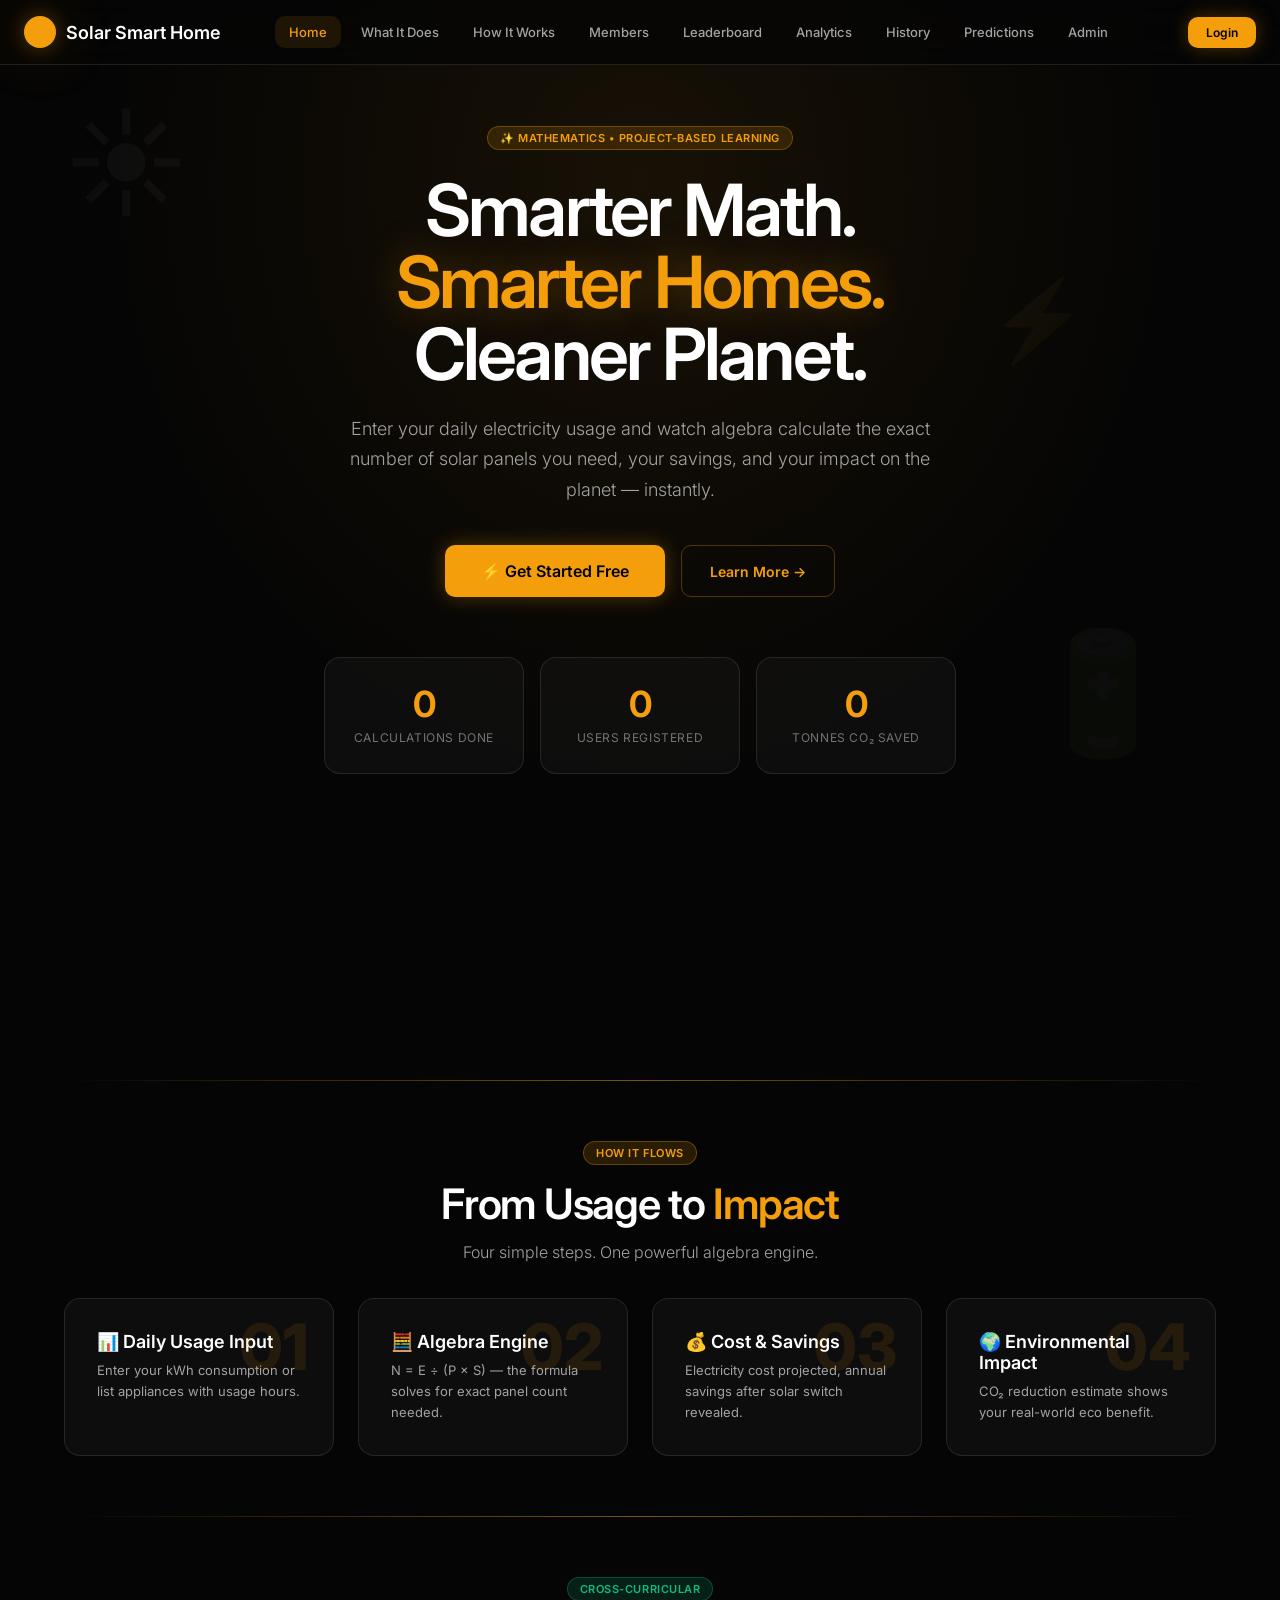
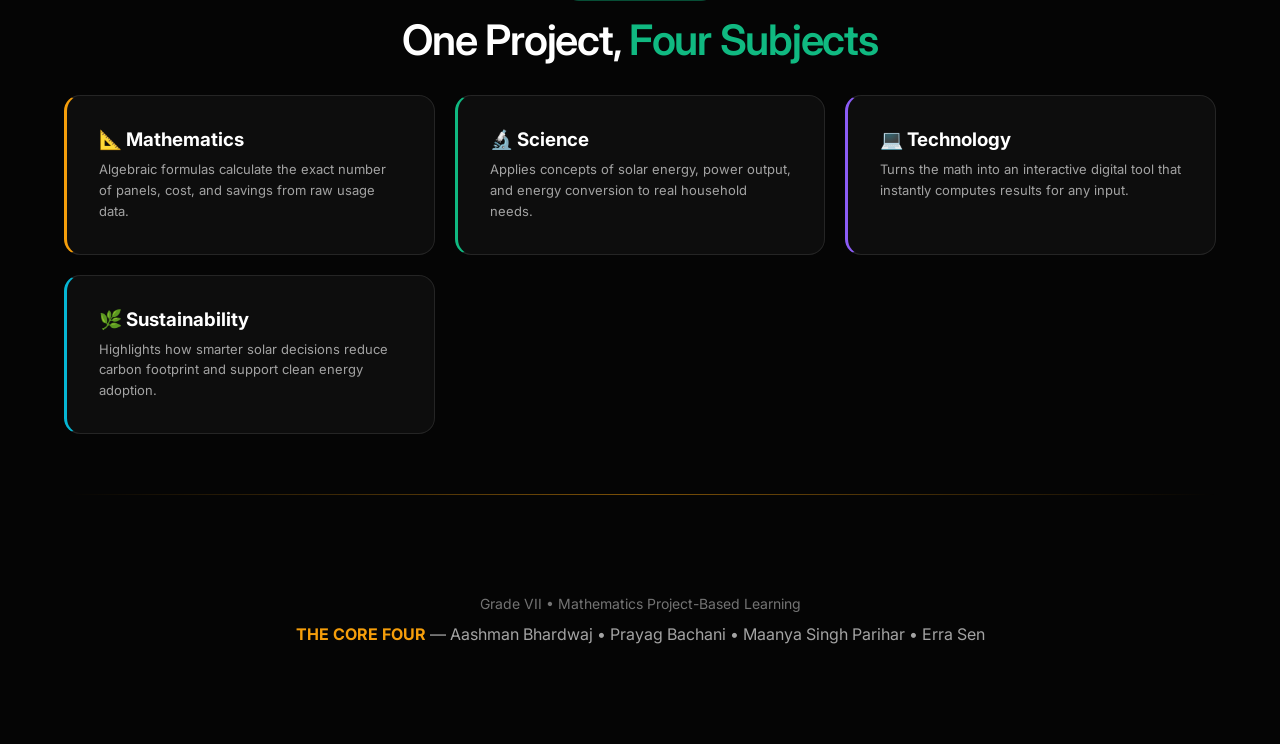
==== index.html @ df2a7ac7 "Rename PBLindex.html to index.html" ====
<!DOCTYPE html>
<html lang="en">
<head>
<meta charset="UTF-8"><meta name="viewport" content="width=device-width,initial-scale=1.0">
<title>Solar Smart Home - The Core Four</title>
<link rel="stylesheet" href="style.css">
</head>
<body>
<nav class="nav">
  <div class="nav-logo"><div class="sun"></div>Solar Smart Home</div>
  <button class="mobile-toggle" onclick="APP.mobileToggle()">☰</button>
  <div class="nav-links">
    <a href="index.html" class="active">Home</a>
    <a href="what-it-does.html">What It Does</a>
    <a href="how-it-extracts.html">How It Works</a>
    <a href="members.html">Members</a>
    <a href="leaderboard.html">Leaderboard</a>
    <a href="graphs.html">Analytics</a>
    <a href="history.html">History</a>
    <a href="prediction.html">Predictions</a>
    <a href="admin.html" class="auth-link">Admin</a>
  </div>
  <div class="nav-user">
    <span class="nav-username"></span>
    <a href="login.html" class="btn btn-primary btn-sm auth-link">Login</a>
    <a href="dashboard.html" class="btn btn-secondary btn-sm user-link hidden">Dashboard</a>
    <button onclick="APP.logout()" class="btn btn-ghost btn-sm user-link hidden">Logout</button>
  </div>
</nav>

<div class="hero">
  <div class="hero-bg"></div>
  <div class="solar-float" style="top:10%;left:5%">☀️</div>
  <div class="solar-float" style="bottom:15%;right:8%;animation-delay:2s">🔋</div>
  <div class="solar-float" style="top:30%;right:15%;font-size:80px;animation-delay:4s">⚡</div>
  <div style="position:relative;z-index:1;padding:0 24px">
    <div class="badge badge-amber fade-up" style="margin-bottom:24px">✨ Mathematics • Project-Based Learning</div>
    <h1 class="fade-up fade-up-d1">Smarter Math.<br><span class="accent">Smarter Homes.</span><br>Cleaner Planet.</h1>
    <p class="fade-up fade-up-d2">Enter your daily electricity usage and watch algebra calculate the exact number of solar panels you need, your savings, and your impact on the planet — instantly.</p>
    <div class="hero-buttons fade-up fade-up-d3">
      <a href="register.html" class="btn btn-primary" style="font-size:16px;padding:16px 36px">⚡ Get Started Free</a>
      <a href="what-it-does.html" class="btn btn-secondary">Learn More →</a>
    </div>

    <div class="stat-grid fade-up fade-up-d4" style="max-width:700px;margin:60px auto 0">
      <div class="stat-box">
        <div class="num" data-count="1247">0</div>
        <div class="label">Calculations Done</div>
      </div>
      <div class="stat-box">
        <div class="num" data-count="389">0</div>
        <div class="label">Users Registered</div>
      </div>
      <div class="stat-box">
        <div class="num" data-count="52">0</div>
        <div class="label">Tonnes CO₂ Saved</div>
      </div>
    </div>
  </div>
</div>

<div style="position:relative;z-index:1">
  <div class="container">
    <div class="glow-line"></div>
    <div class="text-center mb-8">
      <div class="badge badge-amber" style="margin-bottom:16px">How It Flows</div>
      <h2 class="section-title">From Usage to <span class="text-accent">Impact</span></h2>
      <p class="section-sub" style="margin:12px auto 0">Four simple steps. One powerful algebra engine.</p>
    </div>
    <div class="steps">
      <div class="card step fade-up"><h3>📊 Daily Usage Input</h3><p>Enter your kWh consumption or list appliances with usage hours.</p></div>
      <div class="card step fade-up fade-up-d1"><h3>🧮 Algebra Engine</h3><p>N = E ÷ (P × S) — the formula solves for exact panel count needed.</p></div>
      <div class="card step fade-up fade-up-d2"><h3>💰 Cost & Savings</h3><p>Electricity cost projected, annual savings after solar switch revealed.</p></div>
      <div class="card step fade-up fade-up-d3"><h3>🌍 Environmental Impact</h3><p>CO₂ reduction estimate shows your real-world eco benefit.</p></div>
    </div>

    <div class="glow-line"></div>
    <div class="text-center mb-8">
      <div class="badge badge-green" style="margin-bottom:16px">Cross-Curricular</div>
      <h2 class="section-title">One Project, <span class="text-green">Four Subjects</span></h2>
    </div>
    <div class="card-grid">
      <div class="card fade-up" style="border-left:3px solid var(--accent)">
        <h3 style="margin-bottom:8px">📐 Mathematics</h3>
        <p style="font-size:13px;color:var(--text2);line-height:1.6">Algebraic formulas calculate the exact number of panels, cost, and savings from raw usage data.</p>
      </div>
      <div class="card fade-up fade-up-d1" style="border-left:3px solid var(--green)">
        <h3 style="margin-bottom:8px">🔬 Science</h3>
        <p style="font-size:13px;color:var(--text2);line-height:1.6">Applies concepts of solar energy, power output, and energy conversion to real household needs.</p>
      </div>
      <div class="card fade-up fade-up-d2" style="border-left:3px solid #8b5cf6">
        <h3 style="margin-bottom:8px">💻 Technology</h3>
        <p style="font-size:13px;color:var(--text2);line-height:1.6">Turns the math into an interactive digital tool that instantly computes results for any input.</p>
      </div>
      <div class="card fade-up fade-up-d3" style="border-left:3px solid #06b6d4">
        <h3 style="margin-bottom:8px">🌿 Sustainability</h3>
        <p style="font-size:13px;color:var(--text2);line-height:1.6">Highlights how smarter solar decisions reduce carbon footprint and support clean energy adoption.</p>
      </div>
    </div>

    <div class="glow-line"></div>
    <div class="text-center" style="padding:40px 0">
      <p style="font-size:14px;color:var(--muted)">Grade VII • Mathematics Project-Based Learning</p>
      <p style="font-size:16px;color:var(--text2);margin-top:12px"><strong class="text-accent">THE CORE FOUR</strong> — Aashman Bhardwaj • Prayag Bachani • Maanya Singh Parihar • Erra Sen</p>
    </div>
  </div>
</div>

<script>
document.addEventListener('DOMContentLoaded', () => {
  document.querySelectorAll('.num[data-count]').forEach(el => {
    APP.animateCounter(el, parseInt(el.dataset.count), 2500);
  });
});
</script>
</body>
</html>
---- style.css ----
@import url('https://fonts.googleapis.com/css2?family=Inter:wght@300;400;500;600;700&display=swap');
:root{--bg:#050505;--bg2:#0a0a0a;--card:rgba(23,23,23,.5);--text:#fff;--text2:#a3a3a3;--muted:#737373;--accent:#f59e0b;--accent-l:#fbbf24;--accent-d:#d97706;--glow:rgba(245,158,11,.3);--green:#10b981;--green-g:rgba(16,185,129,.3);--red:#ef4444;--red-g:rgba(239,68,68,.3);--border:rgba(255,255,255,.1);--border-a:rgba(245,158,11,.3);--radius:16px;--radius-s:10px}
*{margin:0;padding:0;box-sizing:border-box}
html{scroll-behavior:smooth}
body{font-family:'Inter',sans-serif;background:var(--bg);color:var(--text);min-height:100vh;overflow-x:hidden}
::-webkit-scrollbar{width:6px}::-webkit-scrollbar-track{background:var(--bg)}::-webkit-scrollbar-thumb{background:#333;border-radius:3px}
a{color:inherit;text-decoration:none}
.nav{position:fixed;top:0;left:0;right:0;z-index:1000;padding:16px 24px;display:flex;align-items:center;justify-content:space-between;backdrop-filter:blur(24px);background:rgba(5,5,5,.8);border-bottom:1px solid var(--border)}
.nav-logo{display:flex;align-items:center;gap:10px;font-weight:600;font-size:18px}
.nav-logo .sun{width:32px;height:32px;background:var(--accent);border-radius:50%;box-shadow:0 0 20px var(--glow),0 0 60px var(--glow);animation:pulse-sun 2s ease-in-out infinite}
.nav-links{display:flex;gap:6px;flex-wrap:wrap;justify-content:center}
.nav-links a{padding:8px 14px;border-radius:var(--radius-s);font-size:13px;font-weight:500;color:var(--text2);transition:all .3s}
.nav-links a:hover,.nav-links a.active{color:var(--accent);background:rgba(245,158,11,.1)}
.nav-user{display:flex;align-items:center;gap:12px}
.nav-user span{font-size:13px;color:var(--accent)}
.btn{display:inline-flex;align-items:center;gap:8px;padding:12px 28px;border-radius:var(--radius-s);font-size:14px;font-weight:600;cursor:pointer;border:none;transition:all .3s;position:relative;overflow:hidden}
.btn-primary{background:var(--accent);color:#000;box-shadow:0 0 20px var(--glow)}
.btn-primary:hover{background:var(--accent-l);box-shadow:0 0 40px var(--glow);transform:translateY(-2px)}
.btn-secondary{background:transparent;color:var(--accent);border:1px solid var(--border-a)}
.btn-secondary:hover{background:rgba(245,158,11,.1);border-color:var(--accent)}
.btn-danger{background:var(--red);color:#fff}
.btn-danger:hover{box-shadow:0 0 30px var(--red-g)}
.btn-sm{padding:8px 18px;font-size:12px}
.btn-ghost{background:transparent;color:var(--text2);border:1px solid var(--border)}
.btn-ghost:hover{color:var(--text);border-color:rgba(255,255,255,.3)}
.container{max-width:1200px;margin:0 auto;padding:120px 24px 60px}
.container-sm{max-width:500px;margin:0 auto;padding:120px 24px 60px}
.section-title{font-size:42px;font-weight:600;letter-spacing:-.03em;line-height:1.1;margin-bottom:12px}
.section-sub{font-size:16px;color:var(--text2);font-weight:300;line-height:1.7;max-width:600px}
.card{background:var(--card);border:1px solid var(--border);border-radius:var(--radius);padding:32px;backdrop-filter:blur(12px);transition:all .4s}
.card:hover{border-color:var(--border-a);box-shadow:0 0 40px -10px var(--glow);transform:translateY(-4px)}
.card-grid{display:grid;grid-template-columns:repeat(auto-fit,minmax(280px,1fr));gap:20px}
.input-group{margin-bottom:20px}
.input-group label{display:block;font-size:13px;font-weight:500;color:var(--text2);margin-bottom:8px}
.input-group input,.input-group select,.input-group textarea{width:100%;padding:14px 18px;background:rgba(255,255,255,.05);border:1px solid var(--border);border-radius:var(--radius-s);color:var(--text);font-size:14px;font-family:inherit;transition:all .3s;outline:none}
.input-group input:focus,.input-group select:focus{border-color:var(--accent);box-shadow:0 0 0 3px rgba(245,158,11,.15)}
.input-group input::placeholder{color:var(--muted)}
.badge{display:inline-flex;align-items:center;gap:4px;padding:4px 12px;border-radius:100px;font-size:11px;font-weight:600;text-transform:uppercase;letter-spacing:.05em}
.badge-amber{background:rgba(245,158,11,.15);color:var(--accent);border:1px solid rgba(245,158,11,.3)}
.badge-green{background:rgba(16,185,129,.15);color:var(--green);border:1px solid rgba(16,185,129,.3)}
.badge-red{background:rgba(239,68,68,.15);color:var(--red);border:1px solid rgba(239,68,68,.3)}
.badge-white{background:rgba(255,255,255,.1);color:var(--text2);border:1px solid var(--border)}
.table-wrap{overflow-x:auto;border:1px solid var(--border);border-radius:var(--radius)}
table{width:100%;border-collapse:collapse}
th{background:rgba(255,255,255,.05);padding:14px 18px;text-align:left;font-size:12px;font-weight:600;color:var(--text2);text-transform:uppercase;letter-spacing:.05em;border-bottom:1px solid var(--border)}
td{padding:14px 18px;font-size:13px;border-bottom:1px solid rgba(255,255,255,.05);color:var(--text2)}
tr:hover td{background:rgba(255,255,255,.02);color:var(--text)}
.toast-container{position:fixed;top:80px;right:24px;z-index:9999;display:flex;flex-direction:column;gap:10px}
.toast{padding:16px 24px;border-radius:var(--radius-s);font-size:13px;font-weight:500;backdrop-filter:blur(12px);animation:slideIn .4s ease;min-width:280px;display:flex;align-items:center;gap:10px}
.toast-success{background:rgba(16,185,129,.15);border:1px solid rgba(16,185,129,.3);color:var(--green)}
.toast-error{background:rgba(239,68,68,.15);border:1px solid rgba(239,68,68,.3);color:var(--red)}
.toast-info{background:rgba(245,158,11,.15);border:1px solid rgba(245,158,11,.3);color:var(--accent)}
.hero{min-height:100vh;display:flex;align-items:center;justify-content:center;text-align:center;position:relative;overflow:hidden}
.hero-bg{position:absolute;inset:0;background:radial-gradient(ellipse at 50% 20%,rgba(245,158,11,.08),transparent 60%)}
.hero h1{font-size:72px;font-weight:600;letter-spacing:-.04em;line-height:1;margin-bottom:24px;position:relative}
.hero h1 .accent{color:var(--accent);text-shadow:0 0 40px var(--glow)}
.hero p{font-size:18px;color:var(--text2);font-weight:300;max-width:600px;margin:0 auto 40px;line-height:1.7}
.hero-buttons{display:flex;gap:16px;justify-content:center;flex-wrap:wrap}
.stat-grid{display:grid;grid-template-columns:repeat(auto-fit,minmax(200px,1fr));gap:16px;margin:40px 0}
.stat-box{text-align:center;padding:28px 20px;background:var(--card);border:1px solid var(--border);border-radius:var(--radius)}
.stat-box .num{font-size:36px;font-weight:700;color:var(--accent);line-height:1}
.stat-box .label{font-size:12px;color:var(--muted);margin-top:8px;text-transform:uppercase;letter-spacing:.05em}
.glow-line{height:1px;background:linear-gradient(to right,transparent,var(--accent),transparent);margin:60px 0;opacity:.5}
.chart-container{position:relative;background:var(--card);border:1px solid var(--border);border-radius:var(--radius);padding:24px;margin-bottom:24px}
.chart-container h3{font-size:16px;font-weight:600;margin-bottom:16px}
.page-header{margin-bottom:48px}
.page-header .badge{margin-bottom:16px}
.member-card{text-align:center;padding:40px 28px}
.member-card .avatar{width:100px;height:100px;border-radius:50%;margin:0 auto 20px;display:flex;align-items:center;justify-content:center;font-size:36px;font-weight:700;background:linear-gradient(135deg,var(--accent-d),var(--accent));color:#000;box-shadow:0 0 30px var(--glow)}
.member-card h3{font-size:20px;font-weight:600;margin-bottom:4px}
.member-card .role{color:var(--accent);font-size:13px;font-weight:500;margin-bottom:12px}
.member-card p{font-size:13px;color:var(--text2);line-height:1.6}
.leaderboard-row{display:grid;grid-template-columns:60px 1fr 150px 120px 100px;align-items:center;padding:16px 20px;border-bottom:1px solid rgba(255,255,255,.05);transition:all .3s}
.leaderboard-row:hover{background:rgba(245,158,11,.05)}
.leaderboard-row .rank{font-size:18px;font-weight:700;color:var(--muted)}
.leaderboard-row .rank.top{color:var(--accent)}
.leaderboard-row .user-info{display:flex;align-items:center;gap:12px}
.leaderboard-row .user-info .flag{font-size:24px}
.leaderboard-row .user-info .name{font-size:14px;font-weight:500}
.leaderboard-row .user-info .id{font-size:11px;color:var(--muted)}
.leaderboard-row .current{font-size:16px;font-weight:600;color:var(--accent)}
.leaderboard-row .panels{font-size:13px;color:var(--text2)}
.leaderboard-row .status{font-size:11px}
.leaderboard-header{display:grid;grid-template-columns:60px 1fr 150px 120px 100px;padding:12px 20px;background:rgba(255,255,255,.03);border-bottom:1px solid var(--border);font-size:11px;font-weight:600;color:var(--muted);text-transform:uppercase;letter-spacing:.05em}
.gauge{width:200px;height:200px;border-radius:50%;border:8px solid rgba(255,255,255,.1);position:relative;display:flex;align-items:center;justify-content:center;margin:0 auto}
.gauge .value{font-size:42px;font-weight:700;color:var(--accent)}
.gauge .unit{font-size:14px;color:var(--muted)}
.gauge.warning{border-color:var(--red);box-shadow:0 0 40px var(--red-g)}
.gauge.safe{border-color:var(--green);box-shadow:0 0 40px var(--green-g)}
.admin-stat{display:grid;grid-template-columns:repeat(auto-fit,minmax(240px,1fr));gap:16px;margin-bottom:32px}
.admin-stat .card{padding:24px;display:flex;align-items:center;gap:16px}
.admin-stat .icon{width:48px;height:48px;border-radius:12px;display:flex;align-items:center;justify-content:center;font-size:20px;flex-shrink:0}
.admin-stat .info h4{font-size:12px;color:var(--muted);text-transform:uppercase;letter-spacing:.05em}
.admin-stat .info .val{font-size:28px;font-weight:700}
.matrix-bg{position:fixed;inset:0;opacity:.03;z-index:0;pointer-events:none;background:repeating-linear-gradient(0deg,transparent,transparent 2px,rgba(245,158,11,.1) 2px,rgba(245,158,11,.1) 3px),repeating-linear-gradient(90deg,transparent,transparent 2px,rgba(245,158,11,.05) 2px,rgba(245,158,11,.05) 3px)}
.steps{display:grid;grid-template-columns:repeat(auto-fit,minmax(250px,1fr));gap:24px;counter-reset:step}
.step{padding:32px;position:relative;counter-increment:step}
.step::before{content:counter(step,decimal-leading-zero);font-size:64px;font-weight:800;color:rgba(245,158,11,.1);position:absolute;top:16px;right:24px;line-height:1}
.step h3{font-size:18px;font-weight:600;margin-bottom:8px}
.step p{font-size:13px;color:var(--text2);line-height:1.6}
.formula-box{background:rgba(245,158,11,.05);border:1px solid var(--border-a);border-radius:var(--radius);padding:32px;text-align:center;margin:32px 0}
.formula-box .formula{font-size:28px;font-weight:600;color:var(--accent);font-family:monospace;letter-spacing:.02em}
.formula-box .desc{font-size:13px;color:var(--text2);margin-top:12px}
.confetti{position:fixed;top:0;left:0;width:100%;height:100%;pointer-events:none;z-index:9998}
.typing{border-right:2px solid var(--accent);animation:blink .8s step-end infinite}
@keyframes pulse-sun{0%,100%{box-shadow:0 0 20px var(--glow),0 0 60px var(--glow)}50%{box-shadow:0 0 30px var(--glow),0 0 80px var(--glow),0 0 120px rgba(245,158,11,.1)}}
@keyframes slideIn{from{transform:translateX(100%);opacity:0}to{transform:translateX(0);opacity:1}}
@keyframes slideOut{from{transform:translateX(0);opacity:1}to{transform:translateX(100%);opacity:0}}
@keyframes fadeUp{from{opacity:0;transform:translateY(30px)}to{opacity:1;transform:translateY(0)}}
@keyframes blink{50%{border-color:transparent}}
@keyframes float{0%,100%{transform:translateY(0)}50%{transform:translateY(-20px)}}
@keyframes spin-slow{from{transform:rotate(0)}to{transform:rotate(360deg)}}
@keyframes glow-pulse{0%,100%{opacity:.5}50%{opacity:1}}
@keyframes shake{0%,100%{transform:translateX(0)}25%{transform:translateX(-5px)}75%{transform:translateX(5px)}}
@keyframes rainbow{0%{filter:hue-rotate(0)}100%{filter:hue-rotate(360deg)}}
.fade-up{animation:fadeUp .8s ease both}
.fade-up-d1{animation-delay:.1s}.fade-up-d2{animation-delay:.2s}.fade-up-d3{animation-delay:.3s}.fade-up-d4{animation-delay:.4s}.fade-up-d5{animation-delay:.5s}
.hidden{display:none!important}
.text-accent{color:var(--accent)}.text-green{color:var(--green)}.text-red{color:var(--red)}.text-muted{color:var(--muted)}.text-center{text-align:center}.mt-4{margin-top:16px}.mt-8{margin-top:32px}.mb-4{margin-bottom:16px}.mb-8{margin-bottom:32px}.gap-4{gap:16px}.flex{display:flex}.flex-col{flex-direction:column}.items-center{align-items:center}.justify-center{justify-content:center}.justify-between{justify-content:space-between}.flex-wrap{flex-wrap:wrap}.w-full{width:100%}
@media(max-width:768px){.hero h1{font-size:40px}.section-title{font-size:28px}.nav-links{display:none}.container{padding:100px 16px 40px}.leaderboard-row,.leaderboard-header{grid-template-columns:40px 1fr 100px;font-size:12px}.leaderboard-row .panels,.leaderboard-header :nth-child(4),.leaderboard-row .status,.leaderboard-header :nth-child(5){display:none}.stat-grid{grid-template-columns:repeat(2,1fr)}.steps{grid-template-columns:1fr}}
.mobile-toggle{display:none;background:none;border:none;color:var(--text);font-size:24px;cursor:pointer}
@media(max-width:768px){.mobile-toggle{display:block}.nav-links.open{display:flex;position:absolute;top:100%;left:0;right:0;background:rgba(5,5,5,.95);padding:16px;flex-direction:column;border-bottom:1px solid var(--border)}}
.prediction-bar{height:24px;border-radius:12px;overflow:hidden;background:rgba(255,255,255,.05);position:relative}
.prediction-bar .fill{height:100%;border-radius:12px;transition:width 1s ease;position:relative}
.prediction-bar .fill::after{content:'';position:absolute;inset:0;background:linear-gradient(90deg,transparent,rgba(255,255,255,.2),transparent);animation:shimmer 2s infinite}
@keyframes shimmer{0%{transform:translateX(-100%)}100%{transform:translateX(100%)}}
.result-card{background:linear-gradient(135deg,rgba(245,158,11,.1),rgba(245,158,11,.02));border:1px solid var(--border-a);border-radius:var(--radius);padding:28px;text-align:center}
.result-card .big-num{font-size:56px;font-weight:700;color:var(--accent);line-height:1}
.result-card .big-label{font-size:13px;color:var(--text2);margin-top:8px}
.admin-tabs{display:flex;gap:4px;margin-bottom:24px;background:rgba(255,255,255,.03);padding:4px;border-radius:var(--radius-s);border:1px solid var(--border)}
.admin-tab{padding:10px 20px;border-radius:8px;font-size:13px;font-weight:500;cursor:pointer;color:var(--text2);transition:all .3s;border:none;background:none}
.admin-tab.active{background:var(--accent);color:#000}
.admin-tab:hover:not(.active){color:var(--text)}
.warning-flash{animation:shake .5s ease;background:rgba(239,68,68,.1)!important;border-color:var(--red)!important}
.solar-float{position:absolute;font-size:120px;opacity:.03;animation:float 6s ease-in-out infinite;pointer-events:none}
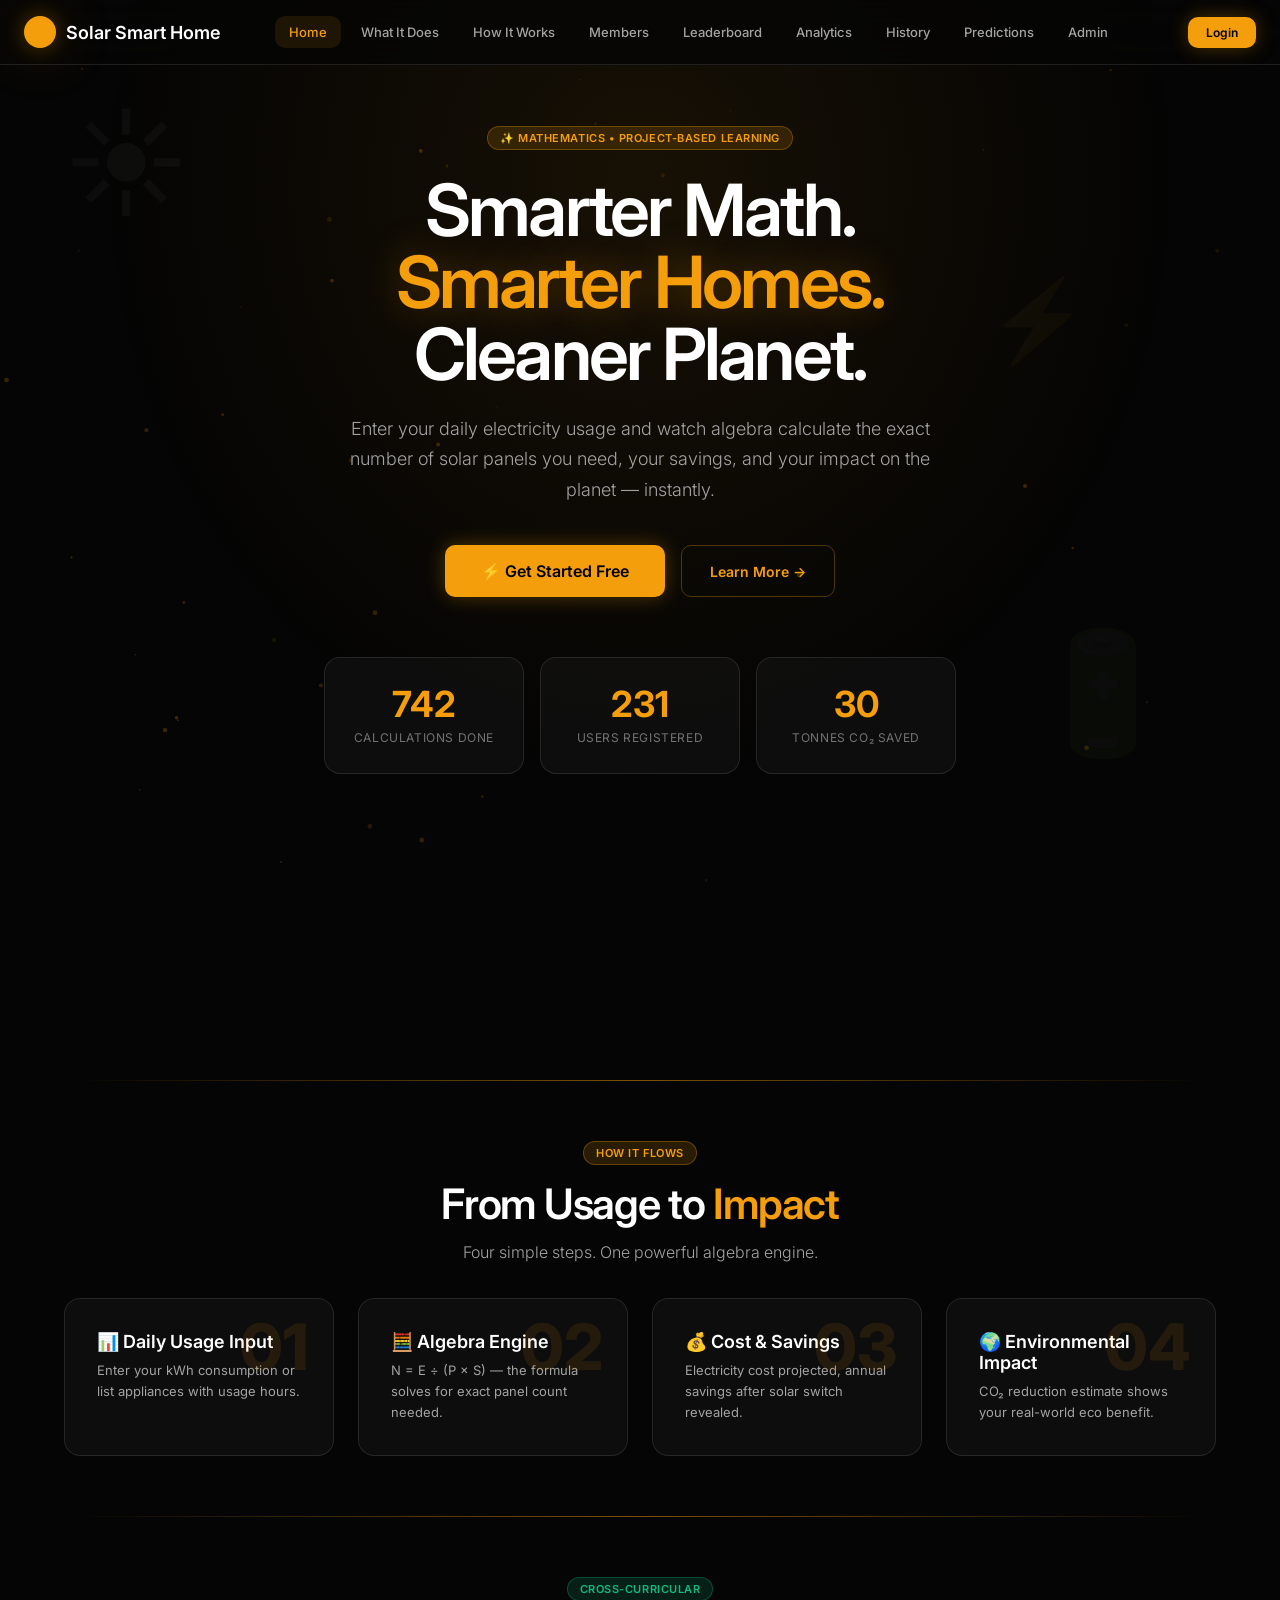
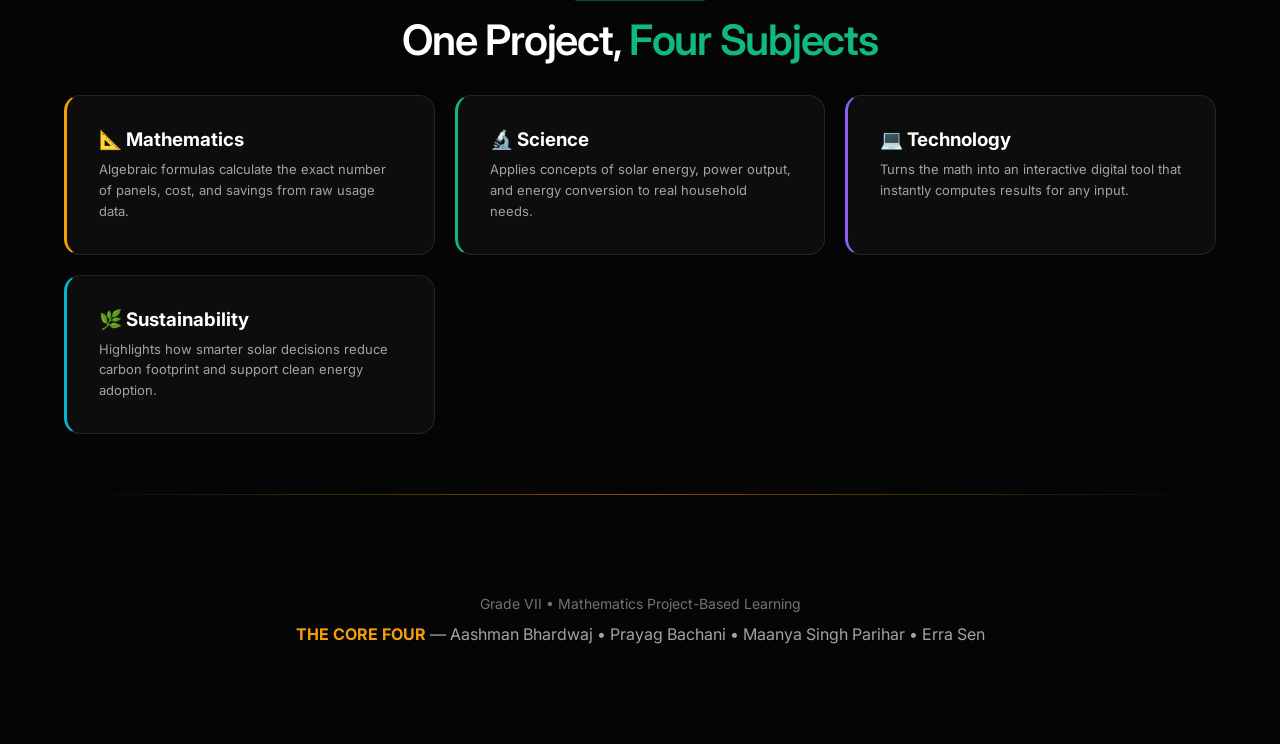
==== commit bb0171f9: "Update index.html" ====
--- a/index.html
+++ b/index.html
@@ -41,20 +41,10 @@
       <a href="register.html" class="btn btn-primary" style="font-size:16px;padding:16px 36px">⚡ Get Started Free</a>
       <a href="what-it-does.html" class="btn btn-secondary">Learn More →</a>
     </div>
-
     <div class="stat-grid fade-up fade-up-d4" style="max-width:700px;margin:60px auto 0">
-      <div class="stat-box">
-        <div class="num" data-count="1247">0</div>
-        <div class="label">Calculations Done</div>
-      </div>
-      <div class="stat-box">
-        <div class="num" data-count="389">0</div>
-        <div class="label">Users Registered</div>
-      </div>
-      <div class="stat-box">
-        <div class="num" data-count="52">0</div>
-        <div class="label">Tonnes CO₂ Saved</div>
-      </div>
+      <div class="stat-box"><div class="num" data-count="1247">0</div><div class="label">Calculations Done</div></div>
+      <div class="stat-box"><div class="num" data-count="389">0</div><div class="label">Users Registered</div></div>
+      <div class="stat-box"><div class="num" data-count="52">0</div><div class="label">Tonnes CO₂ Saved</div></div>
     </div>
   </div>
 </div>
@@ -73,7 +63,6 @@
       <div class="card step fade-up fade-up-d2"><h3>💰 Cost & Savings</h3><p>Electricity cost projected, annual savings after solar switch revealed.</p></div>
       <div class="card step fade-up fade-up-d3"><h3>🌍 Environmental Impact</h3><p>CO₂ reduction estimate shows your real-world eco benefit.</p></div>
     </div>
-
     <div class="glow-line"></div>
     <div class="text-center mb-8">
       <div class="badge badge-green" style="margin-bottom:16px">Cross-Curricular</div>
@@ -97,7 +86,6 @@
         <p style="font-size:13px;color:var(--text2);line-height:1.6">Highlights how smarter solar decisions reduce carbon footprint and support clean energy adoption.</p>
       </div>
     </div>
-
     <div class="glow-line"></div>
     <div class="text-center" style="padding:40px 0">
       <p style="font-size:14px;color:var(--muted)">Grade VII • Mathematics Project-Based Learning</p>
@@ -106,6 +94,7 @@
   </div>
 </div>
 
+<script src="app.js"></script>
 <script>
 document.addEventListener('DOMContentLoaded', () => {
   document.querySelectorAll('.num[data-count]').forEach(el => {
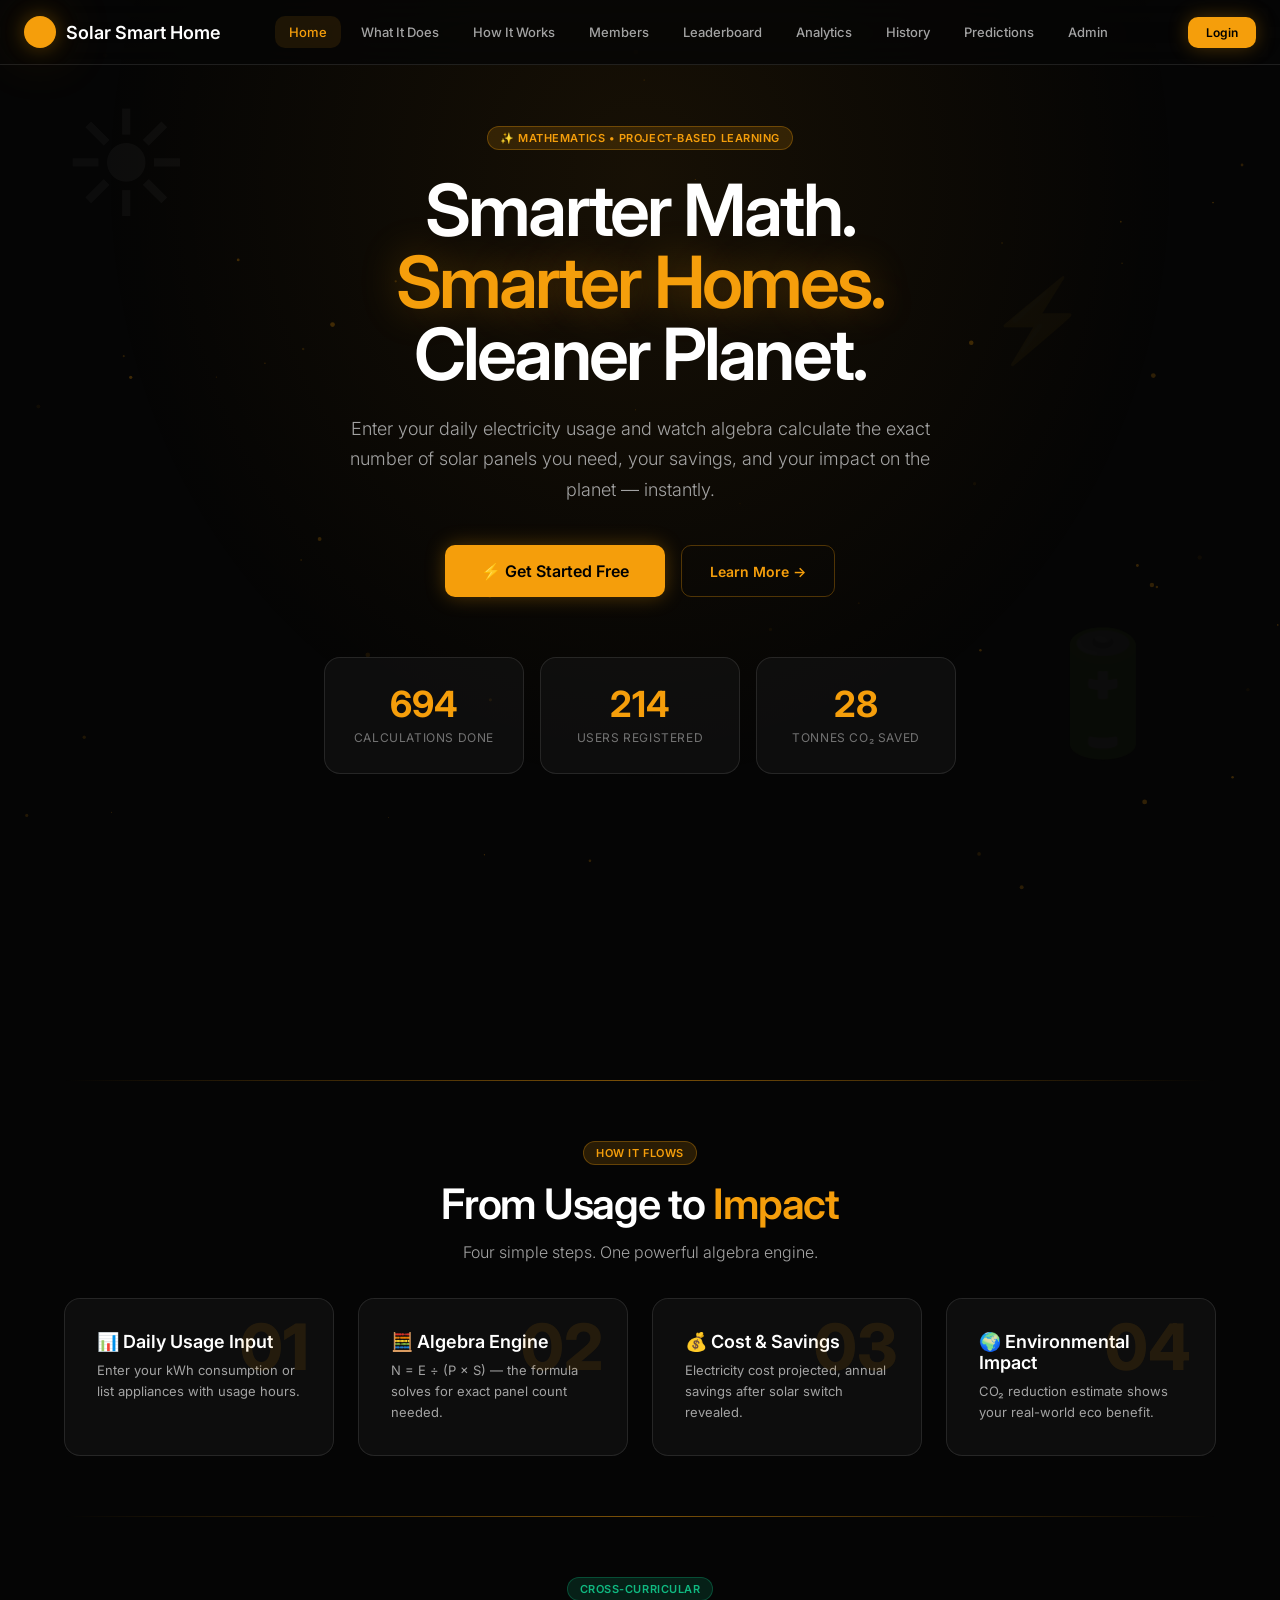
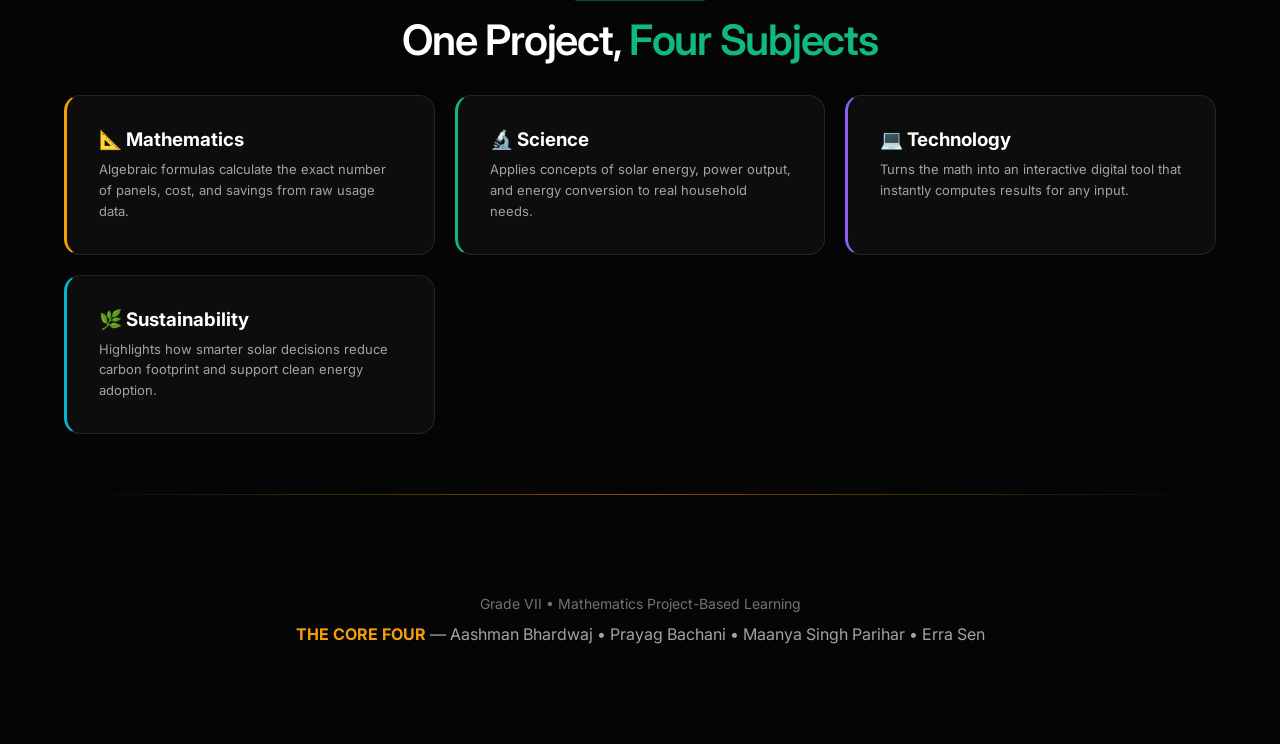
==== commit 0d23db3e: "Update index.html" ====
--- a/index.html
+++ b/index.html
@@ -96,8 +96,8 @@
 
 <script src="app.js"></script>
 <script>
-document.addEventListener('DOMContentLoaded', () => {
-  document.querySelectorAll('.num[data-count]').forEach(el => {
+document.addEventListener('DOMContentLoaded', function() {
+  document.querySelectorAll('.num[data-count]').forEach(function(el) {
     APP.animateCounter(el, parseInt(el.dataset.count), 2500);
   });
 });
